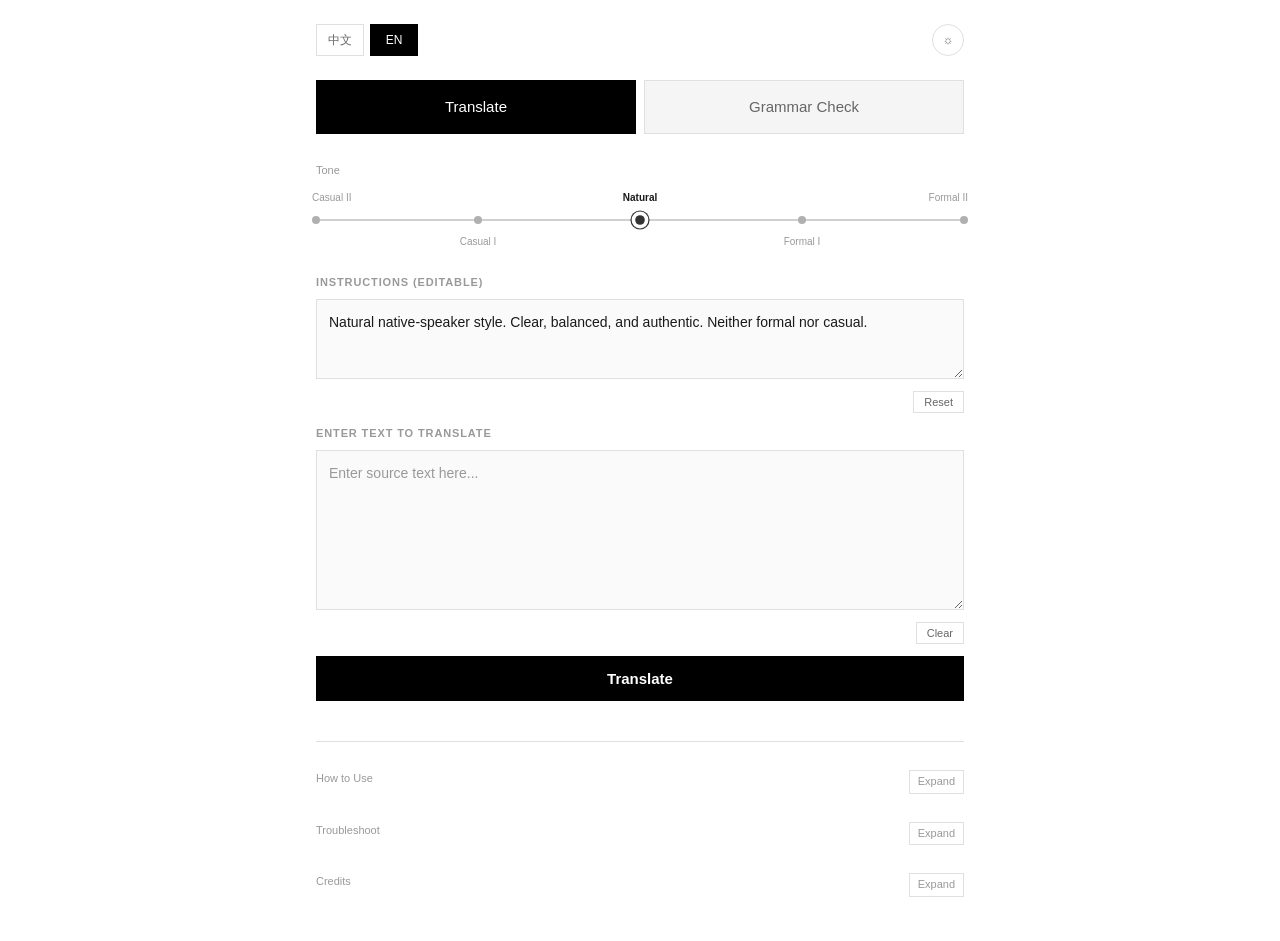
==== translator.html @ 769b888c "Add files via upload" ====
<!DOCTYPE html>
<html lang="en">
<head>
  <meta charset="UTF-8">
  <meta name="viewport" content="width=device-width, initial-scale=1.0">
  <title>Kimi Translator & Grammar Correction</title>
  <link rel="stylesheet" href="style.css">
</head>
<body>

  <div class="top-bar">
    <div class="lang-bar">
      <button id="btn-zh">中文</button>
      <button id="btn-en">EN</button>
    </div>
    <button class="theme-btn" id="btn-theme" title="Toggle dark mode">&#9788;</button>
  </div>

  <div class="mode-bar">
    <div id="tab-translate" class="mode-tab active">Translate</div>
    <div id="tab-grammar" class="mode-tab">Grammar Check</div>
  </div>

  <div id="sec-translate" class="section active">
    <div class="tone-wrap">
      <div class="sublabel">Tone</div>
      <div class="tone-slider">
        <div class="tone-track"></div>
        <div class="tone-dots">
          <div class="tone-item" data-tone="casual2">
            <div class="tone-dot"></div>
            <div class="tone-label">Casual II</div>
          </div>
          <div class="tone-item label-below" data-tone="casual1">
            <div class="tone-dot"></div>
            <div class="tone-label">Casual I</div>
          </div>
          <div class="tone-item active" data-tone="natural">
            <div class="tone-dot"></div>
            <div class="tone-label">Natural</div>
          </div>
          <div class="tone-item label-below" data-tone="formal1">
            <div class="tone-dot"></div>
            <div class="tone-label">Formal I</div>
          </div>
          <div class="tone-item" data-tone="formal2">
            <div class="tone-dot"></div>
            <div class="tone-label">Formal II</div>
          </div>
        </div>
      </div>
    </div>

    <div class="label">Instructions (Editable)</div>
    <textarea id="tone-prompt" class="box-small" placeholder=""></textarea>
    <div class="input-actions">
      <a class="x-vibe-btn" id="btn-x-vibe" href="javascript:void(0)"></a>
      <button class="btn-secondary" id="btn-reset">Reset</button>
    </div>

    <div class="label">Enter text to translate</div>
    <textarea id="translate-input" class="box-large" placeholder=""></textarea>
    <div class="input-actions">
      <button class="btn-secondary" id="btn-clear">Clear</button>
    </div>

    <button class="btn" id="btn-translate">Translate</button>
  </div>

  <div id="sec-grammar" class="section">
    <div class="label">Additional Focus (Optional)</div>
    <textarea id="grammar-prompt" class="box-small" placeholder=""></textarea>
    <div class="input-actions">
      <button class="btn-secondary" id="btn-grammar-reset">Reset</button>
    </div>

    <div class="label">Enter text to check</div>
    <textarea id="grammar-input" class="box-large" placeholder=""></textarea>
    <div class="input-actions">
      <button class="btn-secondary" id="btn-grammar-clear">Clear</button>
    </div>

    <button class="btn" id="btn-check">Check</button>
  </div>

  <div id="loading" class="loading">
    <div class="spinner-wrap" id="loading-spinner">
      <img src="thinking.svg" alt="Loading..." id="loading-img">
    </div>
    <div class="loading-text" id="loading-text"></div>
  </div>

  <div id="result-box" class="result-box">
    <div class="result-header">
      <span class="result-title">Result</span>
      <button class="copy-btn" id="btn-copy">Copy</button>
    </div>
    <div id="result-body" class="result-body"></div>
  </div>

  <div class="footer-section">
    <div class="accordion-item">
      <div class="accordion-header" id="usage-header">
        <span class="sublabel" id="footer-usage-label">How to Use</span>
        <span class="accordion-toggle">Expand</span>
      </div>
      <div class="accordion-content" id="footer-usage-text"></div>
    </div>
    <div class="accordion-item">
      <div class="accordion-header" id="troubleshoot-header">
        <span class="sublabel" id="footer-troubleshoot-label">Troubleshoot</span>
        <span class="accordion-toggle">Expand</span>
      </div>
      <div class="accordion-content" id="footer-troubleshoot-text"></div>
    </div>
    <div class="accordion-item">
      <div class="accordion-header" id="credits-header">
        <span class="sublabel" id="footer-credits-label">Credits</span>
        <span class="accordion-toggle">Expand</span>
      </div>
      <div class="accordion-content footer-text" id="footer-credits-text"></div>
    </div>
  </div>

<script src="i18n.js"></script>
<script>
(function() {
  var I18n = window.TranslatorI18n;
  var $ = I18n.$;

  $("btn-zh").addEventListener("click", function() { I18n.setLang("zh"); });
  $("btn-en").addEventListener("click", function() { I18n.setLang("en"); });
  $("tab-translate").addEventListener("click", function() { I18n.setMode("translate"); });
  $("tab-grammar").addEventListener("click", function() { I18n.setMode("grammar"); });
  $("btn-translate").addEventListener("click", I18n.sendTranslate);
  $("btn-check").addEventListener("click", I18n.sendGrammar);
  $("btn-copy").addEventListener("click", I18n.copyResult);
  $("btn-theme").addEventListener("click", I18n.toggleTheme);

  document.querySelectorAll(".tone-item").forEach(function(el) {
    el.addEventListener("click", function() { I18n.setTone(this.getAttribute("data-tone")); });
  });

  $("btn-x-vibe").addEventListener("click", function(e) {
    e.preventDefault();
    I18n.toggleXvibe();
  });

  $("btn-clear").addEventListener("click", function() { $("translate-input").value = ""; });
  $("btn-reset").addEventListener("click", function() {
    I18n.resetXvibe();
    var tone = I18n.currentTone();
    var defaults = I18n.defaultPrompts;
    $("tone-prompt").value = defaults[tone] || "";
  });
  $("btn-grammar-clear").addEventListener("click", function() { $("grammar-input").value = ""; });
  $("btn-grammar-reset").addEventListener("click", function() {
    $("grammar-prompt").value = I18n.defaultGrammarPrompt;
  });

  document.querySelectorAll('.accordion-header').forEach(function(header) {
    header.addEventListener('click', function(e) {
      var content = this.nextElementSibling;
      var toggle = this.querySelector('.accordion-toggle');
      if (!content || !toggle) return;
      var isOpen = content.classList.toggle('show');
      toggle.classList.toggle('open', isOpen);
      var t = I18n.i18n[I18n.currentLang()];
      toggle.textContent = isOpen ? t.collapse : t.expand;
    });
  });

  document.addEventListener('keydown', function(e) {
    if (e.ctrlKey && e.key === 'Enter') {
      if (I18n.currentMode() === 'translate') {
        I18n.sendTranslate();
      } else {
        I18n.sendGrammar();
      }
    }
  });

  if (window.matchMedia) {
    var mq = window.matchMedia('(prefers-color-scheme: dark)');
    mq.addEventListener('change', function(e) {
      var saved = localStorage.getItem("theme");
      if (!saved || saved === 'auto') {
        if (e.matches) {
          document.documentElement.setAttribute("data-theme", "dark");
          $("btn-theme").innerHTML = "&#9790;";
        } else {
          document.documentElement.removeAttribute("data-theme");
          $("btn-theme").innerHTML = "&#9788;";
        }
      }
    });
  }

  var slider = document.querySelector(".tone-slider");
  var track = document.querySelector(".tone-track");
  var isDragging = false;

  function updateToneFromX(clientX) {
    var rect = track.getBoundingClientRect();
    var x = clientX - rect.left;
    var width = rect.width;
    var ratio = Math.max(0, Math.min(1, x / width));
    var index = Math.round(ratio * 4);
    var tones = ["casual2", "casual1", "natural", "formal1", "formal2"];
    I18n.setTone(tones[index]);
  }

  slider.addEventListener("pointerdown", function(e) {
    isDragging = true;
    slider.setPointerCapture(e.pointerId);
    slider.style.cursor = "grabbing";
    updateToneFromX(e.clientX);
  });

  slider.addEventListener("pointermove", function(e) {
    if (!isDragging) return;
    e.preventDefault();
    updateToneFromX(e.clientX);
  });

  slider.addEventListener("pointerup", function(e) {
    isDragging = false;
    slider.style.cursor = "";
  });

  slider.addEventListener("pointercancel", function(e) {
    isDragging = false;
    slider.style.cursor = "";
  });
})();
</script>

</body>
</html>
---- style.css ----
:root {
  --bg: #ffffff;
  --bg-card: #f5f5f5;
  --bg-input: #fafafa;
  --border: #e0e0e0;
  --text: #1a1a1a;
  --text-secondary: #666666;
  --text-muted: #999999;
  --accent: #000000;
  --accent-text: #ffffff;
  --tone-track: #d0d0d0;
  --tone-dot: #b0b0b0;
  --tone-dot-active: #333333;
  --tone-label: #999999;
  --tone-label-active: #1a1a1a;
  --result-border: #e0e0e0;
  --copy-border: #cccccc;
  --success: #22c55e;
}
[data-theme="dark"] {
  --bg: #0a0a0a;
  --bg-card: #141414;
  --bg-input: #0f0f0f;
  --border: #2a2a2a;
  --text: #e5e5e5;
  --text-secondary: #a0a0a0;
  --text-muted: #525252;
  --accent: #ffffff;
  --accent-text: #000000;
  --tone-track: #3a3a3a;
  --tone-dot: #555555;
  --tone-dot-active: #e5e5e5;
  --tone-label: #525252;
  --tone-label-active: #e5e5e5;
  --result-border: #2a2a2a;
  --copy-border: #333333;
  --success: #4ade80;
}
* { margin: 0; padding: 0; box-sizing: border-box; }
body {
  font-family: -apple-system, BlinkMacSystemFont, "Segoe UI", Roboto, "Helvetica Neue", Arial, sans-serif;
  background: var(--bg);
  color: var(--text);
  line-height: 1.6;
  padding: 24px 16px;
  max-width: 680px;
  margin: 0 auto;
  transition: background 0.2s, color 0.2s;
}
.top-bar {
  display: flex;
  justify-content: space-between;
  align-items: center;
  margin-bottom: 24px;
}
.lang-bar {
  display: flex;
  gap: 6px;
}
.lang-bar button {
  background: transparent;
  border: 1px solid var(--border);
  color: var(--text-secondary);
  font-size: 12px;
  cursor: pointer;
  transition: all 0.15s;
  min-width: 48px;
  height: 32px;
  display: inline-flex;
  align-items: center;
  justify-content: center;
}
.lang-bar button.active {
  background: var(--accent);
  color: var(--accent-text);
  border-color: var(--accent);
}
.theme-btn {
  background: transparent;
  border: 1px solid var(--border);
  color: var(--text-secondary);
  font-size: 12px;
  cursor: pointer;
  transition: all 0.15s;
  width: 32px;
  height: 32px;
  padding: 0;
  display: flex;
  align-items: center;
  justify-content: center;
  border-radius: 50%;
}
.mode-bar {
  display: flex;
  gap: 8px;
  margin-bottom: 28px;
}
.mode-tab {
  flex: 1;
  text-align: center;
  padding: 14px;
  background: var(--bg-card);
  border: 1px solid var(--border);
  color: var(--text-secondary);
  cursor: pointer;
  font-size: 15px;
  font-weight: 500;
  transition: all 0.15s;
}
.mode-tab.active {
  background: var(--accent);
  color: var(--accent-text);
  border-color: var(--accent);
}
.section { display: none; }
.section.active { display: block; }
.label {
  font-size: 11px;
  color: var(--text-muted);
  text-transform: uppercase;
  letter-spacing: 0.08em;
  margin-bottom: 8px;
  font-weight: 600;
}
.sublabel {
  font-size: 11px;
  color: var(--text-muted);
  margin-bottom: 6px;
}

/* Tone Slider — 精确分布，中心对齐 */
.tone-wrap { margin-bottom: 24px; }
.tone-slider {
  position: relative;
  height: 60px;
  margin: 10px 0;
  user-select: none;
  touch-action: none;
  cursor: pointer;
}
.tone-track {
  position: absolute;
  top: 50%;
  left: 0;
  right: 0;
  height: 2px;
  transform: translateY(-50%);
  background: var(--tone-track);
}
.tone-dots {
  position: absolute;
  top: 0;
  left: 0;
  right: 0;
  bottom: 0;
  pointer-events: none;
}
.tone-item {
  position: absolute;
  top: 50%;
  transform: translate(-50%, -50%);
  cursor: pointer;
  pointer-events: auto;
  display: flex;
  flex-direction: column;
  align-items: center;
}
.tone-item[data-tone="casual2"] { left: 0%; }
.tone-item[data-tone="casual1"] { left: 25%; }
.tone-item[data-tone="natural"]  { left: 50%; }
.tone-item[data-tone="formal1"] { left: 75%; }
.tone-item[data-tone="formal2"] { left: 100%; }

.tone-dot {
  width: 8px;
  height: 8px;
  border-radius: 50%;
  background: var(--tone-dot);
  position: relative;
  z-index: 1;
  flex-shrink: 0;
  transition: all 0.2s ease;
}
.tone-item.active .tone-dot {
  background: var(--tone-dot-active);
  transform: scale(1.2);
  box-shadow: 0 0 0 3px var(--bg), 0 0 0 4px var(--tone-dot-active);
}
.tone-label {
  position: absolute;
  font-size: 10px;
  color: var(--tone-label);
  white-space: nowrap;
  transition: color 0.2s ease;
  font-weight: 500;
  left: 50%;
  transform: translateX(-50%);
}
/* 上方标签 */
.tone-item:not(.label-below) .tone-label {
  bottom: calc(100% + 10px);
}
/* 下方标签 */
.tone-item.label-below .tone-label {
  top: calc(100% + 10px);
}
/* 首尾标签防止溢出 */
.tone-item:first-child .tone-label,
.tone-item:last-child .tone-label {
  transform: none;
}
.tone-item:first-child .tone-label {
  left: 0;
}
.tone-item:last-child .tone-label {
  left: auto;
  right: 0;
}
.tone-item.active .tone-label {
  color: var(--tone-label-active);
  font-weight: 600;
}

textarea {
  width: 100%;
  background: var(--bg-input);
  border: 1px solid var(--border);
  color: var(--text);
  padding: 12px;
  font-size: 14px;
  font-family: inherit;
  resize: vertical;
  outline: none;
  line-height: 1.5;
  transition: border-color 0.15s;
}
textarea:focus { border-color: var(--text-muted); }
textarea::placeholder { color: var(--text-muted); }
.box-small { min-height: 80px; margin-bottom: 4px; }
.box-large { min-height: 160px; margin-bottom: 4px; }
.btn {
  width: 100%;
  padding: 14px;
  background: var(--accent);
  color: var(--accent-text);
  border: none;
  font-size: 15px;
  font-weight: 600;
  cursor: pointer;
  transition: opacity 0.15s;
}
.btn:hover { opacity: 0.85; }
.btn:active { transform: scale(0.998); }
.btn-secondary {
  background: transparent;
  color: var(--text-secondary);
  border: 1px solid var(--border);
  padding: 4px 10px;
  font-size: 11px;
  cursor: pointer;
  transition: all 0.15s;
}
.btn-secondary:hover {
  border-color: var(--text-muted);
  color: var(--text);
}
.input-actions {
  display: flex;
  justify-content: flex-end;
  align-items: center;
  gap: 12px;
  margin-bottom: 12px;
}

/* X vibe button */
.x-vibe-btn {
  font-size: 12px;
  color: var(--text-muted);
  text-decoration: underline;
  text-underline-offset: 3px;
  cursor: pointer;
  user-select: none;
  transition: all 0.15s;
  line-height: 1;
}
.x-vibe-btn:hover {
  color: var(--text-secondary);
}
.x-vibe-btn.active {
  color: var(--text);
  text-decoration: none;
  font-weight: 600;
}
.x-vibe-btn.active:hover {
  opacity: 0.8;
}

.loading {
  display: none;
  text-align: center;
  padding: 32px 16px;
}
.loading.show { display: block; }
.spinner-wrap {
  display: none;
  justify-content: center;
  align-items: center;
  padding: 16px;
}
.spinner-wrap.show { display: flex; }
.spinner-wrap img {
  width: 100px;
  height: auto;
}
[data-theme="dark"] .spinner-wrap img {
  filter: invert(1);
}
.loading-text {
  display: none;
}
.result-box {
  display: none;
  margin-top: 24px;
  background: var(--bg-card);
  border: 1px solid var(--result-border);
  padding: 16px;
}
.result-box.show { display: block; }
.result-header {
  display: flex;
  justify-content: space-between;
  align-items: center;
  margin-bottom: 12px;
  padding-bottom: 10px;
  border-bottom: 1px solid var(--result-border);
}
.result-title {
  font-size: 11px;
  color: var(--text-secondary);
  text-transform: uppercase;
  letter-spacing: 0.08em;
  font-weight: 600;
}
.copy-btn {
  background: transparent;
  border: 1px solid var(--copy-border);
  color: var(--text-secondary);
  padding: 4px 10px;
  font-size: 12px;
  cursor: pointer;
  transition: all 0.15s;
}
.copy-btn:hover { border-color: var(--text-muted); color: var(--text); }
.result-body {
  white-space: pre-wrap;
  font-size: 14px;
  line-height: 1.7;
  color: var(--text);
}
.result-body strong { color: var(--text); font-weight: 700; }
.result-body ul { margin: 8px 0; padding-left: 20px; }
.result-body li { margin: 4px 0; }
.grammar-section {
  margin-bottom: 16px;
  padding-bottom: 16px;
  border-bottom: 1px solid var(--result-border);
}
.grammar-section:last-child {
  margin-bottom: 0;
  padding-bottom: 0;
  border-bottom: none;
}
.grammar-section-title {
  font-size: 11px;
  color: var(--text-muted);
  text-transform: uppercase;
  letter-spacing: 0.08em;
  font-weight: 600;
  margin-bottom: 6px;
}
.grammar-corrected {
  font-size: 14px;
  line-height: 1.7;
  color: var(--text);
  padding: 8px 0;
}
.grammar-issues {
  font-size: 14px;
  line-height: 1.7;
  color: var(--text-secondary);
}
.no-issues {
  color: var(--success);
  font-weight: 600;
}
.footer-section {
  margin-top: 40px;
  padding-top: 20px;
  border-top: 1px solid var(--border);
}
.accordion-item { margin-bottom: 12px; }
.accordion-header {
  display: flex;
  justify-content: space-between;
  align-items: center;
  cursor: pointer;
  padding: 8px 0;
}
.accordion-header:hover .sublabel { color: var(--text); }
.accordion-toggle {
  font-size: 11px;
  color: var(--text-muted);
  background: none;
  border: 1px solid var(--border);
  padding: 2px 8px;
  cursor: pointer;
  transition: all 0.15s;
  user-select: none;
  display: inline-block;
  pointer-events: none;
}
.accordion-toggle:hover {
  border-color: var(--text-muted);
  color: var(--text);
}
.accordion-content {
  display: none;
  font-size: 13px;
  color: var(--text-secondary);
  line-height: 1.6;
  padding-bottom: 8px;
}
.accordion-content.show { display: block; }
.footer-text a {
  color: var(--text-secondary);
  text-decoration: underline;
}
.footer-text a:hover { color: var(--text); }
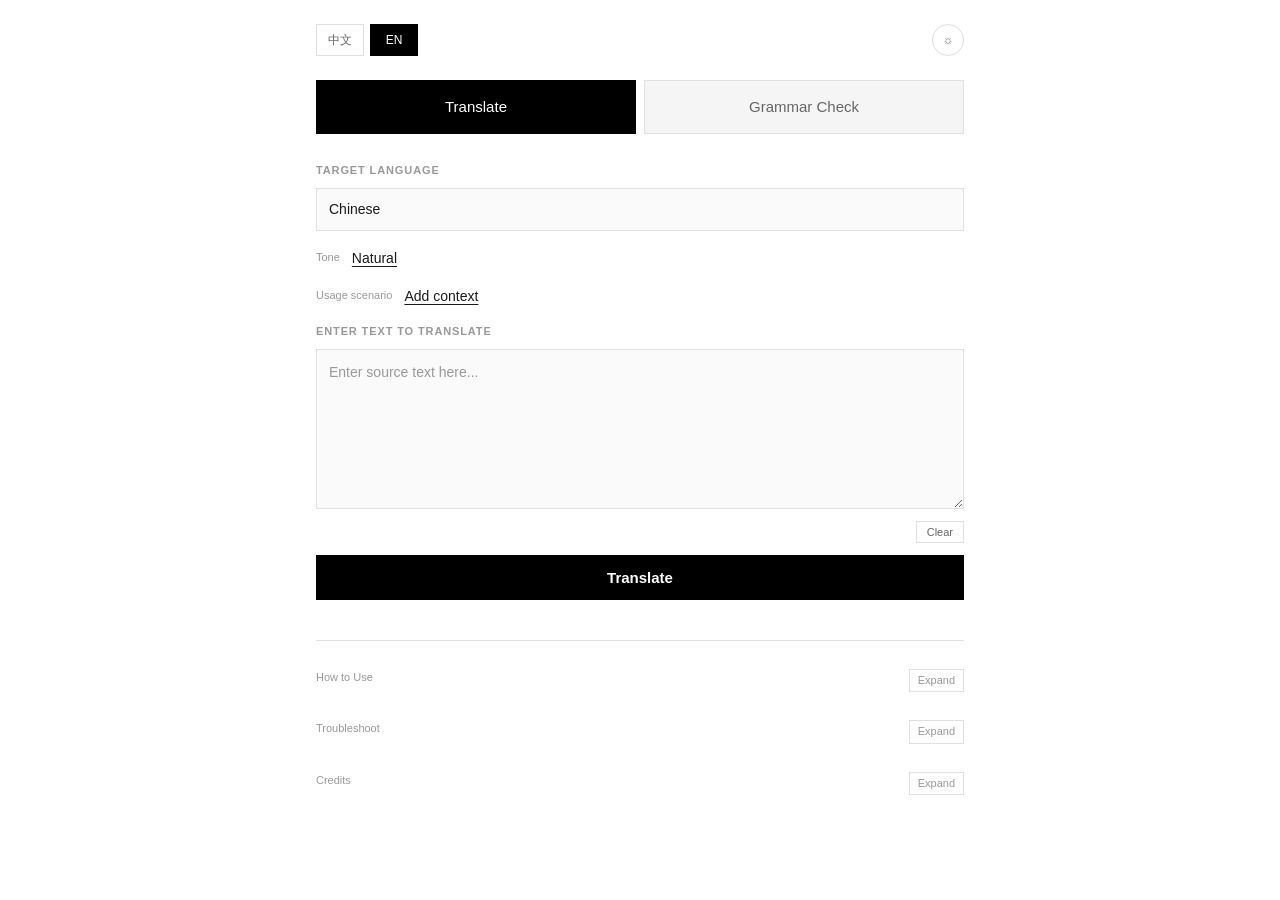
==== commit 3041e8b1: "Add files via upload" ====
--- a/translator.html
+++ b/translator.html
@@ -22,43 +22,74 @@
   </div>
 
   <div id="sec-translate" class="section active">
-    <div class="tone-wrap">
-      <div class="sublabel">Tone</div>
-      <div class="tone-slider">
-        <div class="tone-track"></div>
-        <div class="tone-dots">
-          <div class="tone-item" data-tone="casual2">
-            <div class="tone-dot"></div>
-            <div class="tone-label">Casual II</div>
-          </div>
-          <div class="tone-item label-below" data-tone="casual1">
-            <div class="tone-dot"></div>
-            <div class="tone-label">Casual I</div>
-          </div>
-          <div class="tone-item active" data-tone="natural">
-            <div class="tone-dot"></div>
-            <div class="tone-label">Natural</div>
-          </div>
-          <div class="tone-item label-below" data-tone="formal1">
-            <div class="tone-dot"></div>
-            <div class="tone-label">Formal I</div>
-          </div>
-          <div class="tone-item" data-tone="formal2">
-            <div class="tone-dot"></div>
-            <div class="tone-label">Formal II</div>
+    <!-- Target Language -->
+    <div class="label" id="label-target-lang">Target language</div>
+    <input list="lang-options" id="target-lang" class="input-text" placeholder="e.g. English, Japanese, French">
+    <datalist id="lang-options">
+      <option value="Chinese">
+      <option value="English">
+      <option value="Japanese">
+      <option value="French">
+      <option value="German">
+      <option value="Spanish">
+      <option value="Korean">
+    </datalist>
+
+    <!-- Tone (collapsed by default) -->
+    <div class="tone-collapsed" id="tone-collapsed">
+      <span class="sublabel" id="label-tone">Tone</span>
+      <a class="tone-toggle-link" id="tone-toggle-link" href="javascript:void(0)">Natural</a>
+    </div>
+    <div class="tone-expanded" id="tone-expanded" style="display: none;">
+      <div class="tone-wrap">
+        <div class="tone-slider">
+          <div class="tone-track"></div>
+          <div class="tone-dots">
+            <div class="tone-item" data-tone="casual2">
+              <div class="tone-dot"></div>
+              <div class="tone-label">Casual II</div>
+            </div>
+            <div class="tone-item label-below" data-tone="casual1">
+              <div class="tone-dot"></div>
+              <div class="tone-label">Casual I</div>
+            </div>
+            <div class="tone-item active" data-tone="natural">
+              <div class="tone-dot"></div>
+              <div class="tone-label">Natural</div>
+            </div>
+            <div class="tone-item label-below" data-tone="formal1">
+              <div class="tone-dot"></div>
+              <div class="tone-label">Formal I</div>
+            </div>
+            <div class="tone-item" data-tone="formal2">
+              <div class="tone-dot"></div>
+              <div class="tone-label">Formal II</div>
+            </div>
           </div>
         </div>
       </div>
-    </div>
-
-    <div class="label">Instructions (Editable)</div>
-    <textarea id="tone-prompt" class="box-small" placeholder=""></textarea>
-    <div class="input-actions">
-      <a class="x-vibe-btn" id="btn-x-vibe" href="javascript:void(0)"></a>
-      <button class="btn-secondary" id="btn-reset">Reset</button>
-    </div>
-
-    <div class="label">Enter text to translate</div>
+      <div class="label" id="label-tone-instructions">Instructions (Editable)</div>
+      <textarea id="tone-prompt" class="box-small" placeholder=""></textarea>
+      <div class="input-actions">
+        <a class="x-vibe-btn" id="btn-x-vibe" href="javascript:void(0)"></a>
+        <button class="btn-secondary" id="btn-reset">Reset</button>
+      </div>
+      <a class="tone-collapse-link" id="tone-collapse-link" href="javascript:void(0)">Collapse</a>
+    </div>
+
+    <!-- Context / Usage Scenario (collapsed by default) -->
+    <div class="context-collapsed" id="context-collapsed">
+      <span class="sublabel" id="label-context-prefix">Usage scenario</span>
+      <a class="context-toggle-link" id="context-toggle-link" href="javascript:void(0)">Add context</a>
+    </div>
+    <div class="context-expanded" id="context-expanded" style="display: none;">
+      <div class="label" id="label-context">Usage scenario</div>
+      <textarea id="context-input" class="box-small" placeholder=""></textarea>
+      <a class="context-collapse-link" id="context-collapse-link" href="javascript:void(0)">Collapse</a>
+    </div>
+
+    <!-- Source Text -->
+    <div class="label" id="label-source">Enter text to translate</div>
     <textarea id="translate-input" class="box-large" placeholder=""></textarea>
     <div class="input-actions">
       <button class="btn-secondary" id="btn-clear">Clear</button>
@@ -68,13 +99,13 @@
   </div>
 
   <div id="sec-grammar" class="section">
-    <div class="label">Additional Focus (Optional)</div>
+    <div class="label" id="label-grammar-prompt">Additional Focus (Optional)</div>
     <textarea id="grammar-prompt" class="box-small" placeholder=""></textarea>
     <div class="input-actions">
       <button class="btn-secondary" id="btn-grammar-reset">Reset</button>
     </div>
 
-    <div class="label">Enter text to check</div>
+    <div class="label" id="label-grammar-text">Enter text to check</div>
     <textarea id="grammar-input" class="box-large" placeholder=""></textarea>
     <div class="input-actions">
       <button class="btn-secondary" id="btn-grammar-clear">Clear</button>
@@ -120,6 +151,7 @@
       </div>
       <div class="accordion-content footer-text" id="footer-credits-text"></div>
     </div>
+    <div id="grok-credit" style="display: none; margin-top: 8px; padding: 0 8px; font-size: 13px; color: var(--text-secondary);"></div>
   </div>
 
 <script src="i18n.js"></script>
@@ -137,8 +169,66 @@
   $("btn-copy").addEventListener("click", I18n.copyResult);
   $("btn-theme").addEventListener("click", I18n.toggleTheme);
 
+  // Tone expand/collapse
+  $("tone-toggle-link").addEventListener("click", function(e) {
+    e.preventDefault();
+    I18n.toggleToneExpand();
+  });
+  $("tone-collapse-link").addEventListener("click", function(e) {
+    e.preventDefault();
+    I18n.toggleToneExpand();
+  });
+
+  // Context expand/collapse
+  $("context-toggle-link").addEventListener("click", function(e) {
+    e.preventDefault();
+    I18n.toggleContextExpand();
+  });
+  $("context-collapse-link").addEventListener("click", function(e) {
+    e.preventDefault();
+    I18n.toggleContextExpand();
+  });
+
+  // Tone slider
   document.querySelectorAll(".tone-item").forEach(function(el) {
     el.addEventListener("click", function() { I18n.setTone(this.getAttribute("data-tone")); });
+  });
+
+  var slider = document.querySelector(".tone-slider");
+  var track = document.querySelector(".tone-track");
+  var isDragging = false;
+
+  function updateToneFromX(clientX) {
+    var rect = track.getBoundingClientRect();
+    var x = clientX - rect.left;
+    var width = rect.width;
+    var ratio = Math.max(0, Math.min(1, x / width));
+    var index = Math.round(ratio * 4);
+    var tones = ["casual2", "casual1", "natural", "formal1", "formal2"];
+    I18n.setTone(tones[index]);
+  }
+
+  slider.addEventListener("pointerdown", function(e) {
+    isDragging = true;
+    slider.setPointerCapture(e.pointerId);
+    slider.style.cursor = "grabbing";
+    updateToneFromX(e.clientX);
+  });
+
+  slider.addEventListener("pointermove", function(e) {
+    if (!isDragging) return;
+    e.preventDefault();
+    updateToneFromX(e.clientX);
+  });
+
+  slider.addEventListener("pointerup", function(e) {
+    isDragging = false;
+    slider.style.cursor = "";
+  });
+
+  slider.addEventListener("pointercancel", function(e) {
+    isDragging = false;
+    slider.style.cursor = "";
   });
 
   $("btn-x-vibe").addEventListener("click", function(e) {
@@ -195,45 +285,9 @@
       }
     });
   }
-
-  var slider = document.querySelector(".tone-slider");
-  var track = document.querySelector(".tone-track");
-  var isDragging = false;
-
-  function updateToneFromX(clientX) {
-    var rect = track.getBoundingClientRect();
-    var x = clientX - rect.left;
-    var width = rect.width;
-    var ratio = Math.max(0, Math.min(1, x / width));
-    var index = Math.round(ratio * 4);
-    var tones = ["casual2", "casual1", "natural", "formal1", "formal2"];
-    I18n.setTone(tones[index]);
-  }
-
-  slider.addEventListener("pointerdown", function(e) {
-    isDragging = true;
-    slider.setPointerCapture(e.pointerId);
-    slider.style.cursor = "grabbing";
-    updateToneFromX(e.clientX);
-  });
-
-  slider.addEventListener("pointermove", function(e) {
-    if (!isDragging) return;
-    e.preventDefault();
-    updateToneFromX(e.clientX);
-  });
-
-  slider.addEventListener("pointerup", function(e) {
-    isDragging = false;
-    slider.style.cursor = "";
-  });
-
-  slider.addEventListener("pointercancel", function(e) {
-    isDragging = false;
-    slider.style.cursor = "";
-  });
 })();
 </script>
 
 </body>
 </html>
+
--- a/style.css
+++ b/style.css
@@ -435,4 +435,105 @@
   color: var(--text-secondary);
   text-decoration: underline;
 }
-.footer-text a:hover { color: var(--text); }+.footer-text a:hover { color: var(--text); }
+
+/* Target language input */
+.input-text {
+  width: 100%;
+  background: var(--bg-input);
+  border: 1px solid var(--border);
+  color: var(--text);
+  padding: 10px 12px;
+  font-size: 14px;
+  font-family: inherit;
+  outline: none;
+  line-height: 1.5;
+  transition: border-color 0.15s;
+  margin-bottom: 16px;
+}
+.input-text:focus { border-color: var(--text-muted); }
+.input-text::placeholder { color: var(--text-muted); }
+
+/* Tone collapsed state */
+.tone-collapsed {
+  display: flex;
+  align-items: center;
+  gap: 12px;
+  margin-bottom: 16px;
+}
+.tone-collapsed .sublabel {
+  margin-bottom: 0;
+}
+.tone-toggle-link {
+  font-size: 14px;
+  color: var(--text);
+  text-decoration: underline;
+  text-underline-offset: 3px;
+  cursor: pointer;
+  user-select: none;
+}
+.tone-toggle-link:hover {
+  opacity: 0.7;
+}
+
+/* Tone expanded state */
+.tone-expanded {
+  margin-bottom: 16px;
+}
+.tone-collapse-link {
+  display: block;
+  font-size: 12px;
+  color: var(--text-muted);
+  text-decoration: underline;
+  text-underline-offset: 2px;
+  cursor: pointer;
+  user-select: none;
+  margin-top: 8px;
+  text-align: right;
+}
+.tone-collapse-link:hover {
+  color: var(--text-secondary);
+}
+
+/* Context collapsed state - matches tone-collapsed */
+.context-collapsed {
+  display: flex;
+  align-items: center;
+  gap: 12px;
+  margin-bottom: 16px;
+}
+.context-collapsed .sublabel {
+  margin-bottom: 0;
+  color: var(--text-muted);  /* gray */
+}
+.context-toggle-link {
+  font-size: 14px;
+  color: var(--text);           /* black */
+  text-decoration: underline;
+  text-underline-offset: 3px;
+  cursor: pointer;
+  user-select: none;
+}
+.context-toggle-link:hover {
+  opacity: 0.7;
+}
+
+/* Context expanded state */
+.context-expanded {
+  margin-bottom: 16px;
+}
+.context-collapse-link {
+  display: block;
+  font-size: 12px;
+  color: var(--text-muted);
+  text-decoration: underline;
+  text-underline-offset: 2px;
+  cursor: pointer;
+  user-select: none;
+  margin-top: 8px;
+  text-align: right;
+}
+.context-collapse-link:hover {
+  color: var(--text-secondary);
+}
+
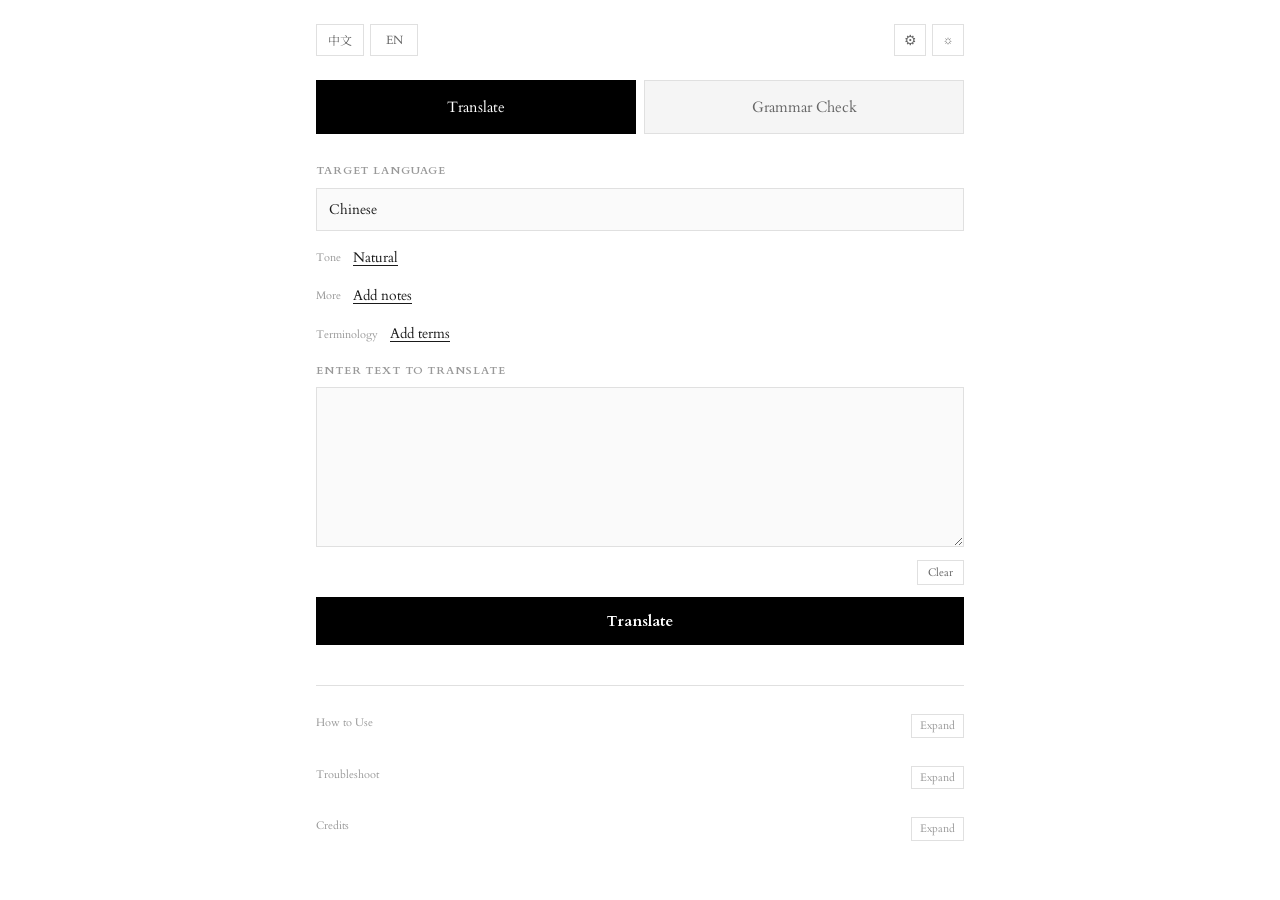
==== commit 55f488e3: "Add files via upload" ====
--- a/translator.html
+++ b/translator.html
@@ -3,22 +3,64 @@
 <head>
   <meta charset="UTF-8">
   <meta name="viewport" content="width=device-width, initial-scale=1.0">
-  <title>Kimi Translator & Grammar Correction</title>
+  <title>Kimi Translator & Expression Guide</title>
   <link rel="stylesheet" href="style.css">
+  <link href="https://fonts.googleapis.com/css2?family=Cardo:ital,wght@0,400;0,700;1,400&family=Source+Serif+4:ital,opsz,wght@0,8..60,400;0,8..60,700;1,8..60,400&family=Noto+Serif+HK:wght@400;700&family=Noto+Serif+SC:wght@400;700&display=swap" rel="stylesheet">
+  <link rel="manifest" href="manifest.json">
+  <link rel="icon" type="image/png" href="../Totsbi192.png">
 </head>
 <body>
+
+  <!-- Modal (Alert only) -->
+  <div id="modal-overlay" class="modal">
+    <div class="modal-box">
+      <p id="modal-message">Message</p>
+      <div class="modal-btns">
+        <button id="modal-ok">OK</button>
+      </div>
+    </div>
+  </div>
 
   <div class="top-bar">
     <div class="lang-bar">
       <button id="btn-zh">中文</button>
       <button id="btn-en">EN</button>
     </div>
-    <button class="theme-btn" id="btn-theme" title="Toggle dark mode">&#9788;</button>
+    <div class="top-right">
+      <button class="settings-btn" id="btn-settings" title="Settings">&#9881;</button>
+      <button class="theme-btn" id="btn-theme" title="Toggle dark mode">&#9788;</button>
+    </div>
+  </div>
+
+  <!-- Settings Panel -->
+  <div id="settings-panel" class="settings-panel" style="display: none;">
+    <div class="settings-header">
+      <span class="settings-title" id="settings-title">Settings</span>
+      <button class="settings-close" id="settings-close">&times;</button>
+    </div>
+    <div class="settings-row">
+      <span class="sublabel" id="label-api-key">Moonshot API Key</span>
+      <div class="key-input-wrap">
+        <input type="password" id="api-key-input" class="input-text" placeholder="sk-..."
+               inputmode="text" autocomplete="off" autocorrect="off" autocapitalize="off" spellcheck="false">
+        <button class="btn-secondary" id="btn-toggle-key">Show</button>
+      </div>
+    </div>
+    <div class="settings-row">
+      <span class="sublabel" id="label-model">Model</span>
+      <input type="text" id="model-input" class="input-text" placeholder="e.g. kimi-k2.6"
+             inputmode="text" autocomplete="off" autocorrect="off" autocapitalize="off" spellcheck="false">
+    </div>
+    <p class="settings-hint" id="settings-hint">Stored only in your browser. Sent securely via HTTPS.</p>
+    <div class="settings-actions">
+      <button class="btn" id="btn-save-key">Save</button>
+      <button class="btn-secondary" id="btn-clear-key">Clear</button>
+    </div>
   </div>
 
   <div class="mode-bar">
     <div id="tab-translate" class="mode-tab active">Translate</div>
-    <div id="tab-grammar" class="mode-tab">Grammar Check</div>
+    <div id="tab-grammar" class="mode-tab">Expression Guide</div>
   </div>
 
   <div id="sec-translate" class="section active">
@@ -77,15 +119,36 @@
       <a class="tone-collapse-link" id="tone-collapse-link" href="javascript:void(0)">Collapse</a>
     </div>
 
-    <!-- Context / Usage Scenario (collapsed by default) -->
-    <div class="context-collapsed" id="context-collapsed">
-      <span class="sublabel" id="label-context-prefix">Usage scenario</span>
-      <a class="context-toggle-link" id="context-toggle-link" href="javascript:void(0)">Add context</a>
-    </div>
-    <div class="context-expanded" id="context-expanded" style="display: none;">
-      <div class="label" id="label-context">Usage scenario</div>
-      <textarea id="context-input" class="box-small" placeholder=""></textarea>
-      <a class="context-collapse-link" id="context-collapse-link" href="javascript:void(0)">Collapse</a>
+    <!-- More / 补充 (collapsed by default) -->
+    <div class="more-collapsed" id="more-collapsed">
+      <span class="sublabel" id="label-more-prefix">More</span>
+      <a class="more-toggle-link" id="more-toggle-link" href="javascript:void(0)">Add notes</a>
+    </div>
+    <div class="more-expanded" id="more-expanded" style="display: none;">
+      <div class="label" id="label-more">More</div>
+      <textarea id="more-input" class="box-small" placeholder=""></textarea>
+      <div class="input-actions">
+        <button class="btn-secondary" id="btn-more-clear">Clear</button>
+      </div>
+      <a class="more-collapse-link" id="more-collapse-link" href="javascript:void(0)">Collapse</a>
+    </div>
+
+    <!-- Terminology (collapsed by default) -->
+    <div class="term-collapsed" id="term-collapsed">
+      <span class="sublabel" id="label-term-prefix">Terminology</span>
+      <a class="term-toggle-link" id="term-toggle-link" href="javascript:void(0)">Add terms</a>
+    </div>
+    <div class="term-expanded" id="term-expanded" style="display: none;">
+      <div class="label" id="label-term-table">Terminology</div>
+      <div class="term-input-row">
+        <input type="text" id="term-input" class="term-input" placeholder="">
+        <button class="btn-secondary" id="btn-add-term">Add</button>
+      </div>
+      <div class="term-list" id="term-list"></div>
+      <div class="term-actions">
+        <button class="btn-secondary" id="btn-clear-terms">Clear</button>
+      </div>
+      <a class="term-collapse-link" id="term-collapse-link" href="javascript:void(0)">Collapse</a>
     </div>
 
     <!-- Source Text -->
@@ -99,19 +162,20 @@
   </div>
 
   <div id="sec-grammar" class="section">
-    <div class="label" id="label-grammar-prompt">Additional Focus (Optional)</div>
+    <div class="label" id="label-grammar-prompt">Expression goal</div>
     <textarea id="grammar-prompt" class="box-small" placeholder=""></textarea>
-    <div class="input-actions">
+    <div class="grammar-actions">
+      <button class="btn-secondary btn-grammar-only" id="btn-grammar-only">Check grammar only</button>
       <button class="btn-secondary" id="btn-grammar-reset">Reset</button>
     </div>
 
-    <div class="label" id="label-grammar-text">Enter text to check</div>
+    <div class="label" id="label-grammar-text">Enter text to polish</div>
     <textarea id="grammar-input" class="box-large" placeholder=""></textarea>
     <div class="input-actions">
       <button class="btn-secondary" id="btn-grammar-clear">Clear</button>
     </div>
 
-    <button class="btn" id="btn-check">Check</button>
+    <button class="btn" id="btn-check">Guide</button>
   </div>
 
   <div id="loading" class="loading">
@@ -124,9 +188,25 @@
   <div id="result-box" class="result-box">
     <div class="result-header">
       <span class="result-title">Result</span>
-      <button class="copy-btn" id="btn-copy">Copy</button>
+      <div class="result-actions">
+        <button class="copy-btn" id="btn-retry">Retry</button>
+        <button class="copy-btn" id="btn-copy">Copy</button>
+      </div>
+    </div>
+    <div class="retry-feedback" id="retry-feedback" style="display: none;">
+      <textarea id="retry-input" class="retry-input" placeholder=""></textarea>
+      <div class="retry-actions">
+        <button class="btn" id="btn-retry-submit">Regenerate</button>
+        <button class="btn-secondary" id="btn-retry-plain">Retry</button>
+        <button class="btn-secondary" id="btn-retry-cancel">Cancel</button>
+      </div>
     </div>
     <div id="result-body" class="result-body"></div>
+    <div class="history-nav" id="history-nav">
+      <button class="history-btn" id="btn-history-prev">&lt;</button>
+      <span class="history-page" id="history-page">1/1</span>
+      <button class="history-btn" id="btn-history-next">&gt;</button>
+    </div>
   </div>
 
   <div class="footer-section">
@@ -167,7 +247,21 @@
   $("btn-translate").addEventListener("click", I18n.sendTranslate);
   $("btn-check").addEventListener("click", I18n.sendGrammar);
   $("btn-copy").addEventListener("click", I18n.copyResult);
+  $("btn-retry").addEventListener("click", I18n.retry);
   $("btn-theme").addEventListener("click", I18n.toggleTheme);
+  $("btn-retry-submit").addEventListener("click", I18n.submitRetry);
+  $("btn-retry-plain").addEventListener("click", I18n.plainRetry);
+  $("btn-retry-cancel").addEventListener("click", I18n.cancelRetry);
+
+  // Settings panel
+  $("btn-settings").addEventListener("click", function() { I18n.toggleSettings(); });
+  $("settings-close").addEventListener("click", function() { I18n.toggleSettings(); });
+  $("btn-save-key").addEventListener("click", I18n.saveApiKey);
+  $("btn-clear-key").addEventListener("click", I18n.clearApiKey);
+  $("btn-toggle-key").addEventListener("click", I18n.toggleKeyVisibility);
+
+  // Modal
+  $("modal-ok").addEventListener("click", I18n.hideModal);
 
   // Tone expand/collapse
   $("tone-toggle-link").addEventListener("click", function(e) {
@@ -179,15 +273,42 @@
     I18n.toggleToneExpand();
   });
 
-  // Context expand/collapse
-  $("context-toggle-link").addEventListener("click", function(e) {
-    e.preventDefault();
-    I18n.toggleContextExpand();
-  });
-  $("context-collapse-link").addEventListener("click", function(e) {
-    e.preventDefault();
-    I18n.toggleContextExpand();
-  });
+  // More expand/collapse
+  $("more-toggle-link").addEventListener("click", function(e) {
+    e.preventDefault();
+    I18n.toggleMoreExpand();
+  });
+  $("more-collapse-link").addEventListener("click", function(e) {
+    e.preventDefault();
+    I18n.toggleMoreExpand();
+  });
+  $("btn-more-clear").addEventListener("click", function() { $("more-input").value = ""; });
+
+  // Terminology expand/collapse
+  $("term-toggle-link").addEventListener("click", function(e) {
+    e.preventDefault();
+    I18n.toggleTermExpand();
+  });
+  $("term-collapse-link").addEventListener("click", function(e) {
+    e.preventDefault();
+    I18n.toggleTermExpand();
+  });
+
+  // Add term
+  $("btn-add-term").addEventListener("click", function() {
+    I18n.addTerm($("term-input").value);
+  });
+  $("term-input").addEventListener("keydown", function(e) {
+    if (e.key === 'Enter') {
+      e.preventDefault();
+      I18n.addTerm($("term-input").value);
+    }
+  });
+  $("btn-clear-terms").addEventListener("click", I18n.clearTerms);
+
+  // History nav
+  $("btn-history-prev").addEventListener("click", I18n.historyPrev);
+  $("btn-history-next").addEventListener("click", I18n.historyNext);
 
   // Tone slider
   document.querySelectorAll(".tone-item").forEach(function(el) {
@@ -245,7 +366,10 @@
   });
   $("btn-grammar-clear").addEventListener("click", function() { $("grammar-input").value = ""; });
   $("btn-grammar-reset").addEventListener("click", function() {
-    $("grammar-prompt").value = I18n.defaultGrammarPrompt;
+    $("grammar-prompt").value = "";
+  });
+  $("btn-grammar-only").addEventListener("click", function() {
+    $("grammar-prompt").value = I18n.grammarOnlyPrompt;
   });
 
   document.querySelectorAll('.accordion-header').forEach(function(header) {
@@ -290,4 +414,3 @@
 
 </body>
 </html>
-
--- a/style.css
+++ b/style.css
@@ -16,6 +16,7 @@
   --result-border: #e0e0e0;
   --copy-border: #cccccc;
   --success: #22c55e;
+  --error: #dc2626;
 }
 [data-theme="dark"] {
   --bg: #0a0a0a;
@@ -35,10 +36,13 @@
   --result-border: #2a2a2a;
   --copy-border: #333333;
   --success: #4ade80;
+  --error: #ef4444;
 }
 * { margin: 0; padding: 0; box-sizing: border-box; }
 body {
-  font-family: -apple-system, BlinkMacSystemFont, "Segoe UI", Roboto, "Helvetica Neue", Arial, sans-serif;
+  font-family: "Cardo", "Source Serif 4", 
+             "Noto Serif HK", "Noto Serif SC", 
+             Georgia, serif;
   background: var(--bg);
   color: var(--text);
   line-height: 1.6;
@@ -53,6 +57,11 @@
   align-items: center;
   margin-bottom: 24px;
 }
+.top-right {
+  display: flex;
+  gap: 6px;
+  align-items: center;
+}
 .lang-bar {
   display: flex;
   gap: 6px;
@@ -69,17 +78,18 @@
   display: inline-flex;
   align-items: center;
   justify-content: center;
+  font-family: inherit;
 }
 .lang-bar button.active {
   background: var(--accent);
   color: var(--accent-text);
   border-color: var(--accent);
 }
-.theme-btn {
+.settings-btn {
   background: transparent;
   border: 1px solid var(--border);
   color: var(--text-secondary);
-  font-size: 12px;
+  font-size: 14px;
   cursor: pointer;
   transition: all 0.15s;
   width: 32px;
@@ -88,7 +98,26 @@
   display: flex;
   align-items: center;
   justify-content: center;
-  border-radius: 50%;
+  font-family: inherit;
+}
+.settings-btn:hover {
+  border-color: var(--text-muted);
+  color: var(--text);
+}
+.theme-btn {
+  background: transparent;
+  border: 1px solid var(--border);
+  color: var(--text-secondary);
+  font-size: 12px;
+  cursor: pointer;
+  transition: all 0.15s;
+  width: 32px;
+  height: 32px;
+  padding: 0;
+  display: flex;
+  align-items: center;
+  justify-content: center;
+  font-family: inherit;
 }
 .mode-bar {
   display: flex;
@@ -106,6 +135,7 @@
   font-size: 15px;
   font-weight: 500;
   transition: all 0.15s;
+  font-family: inherit;
 }
 .mode-tab.active {
   background: var(--accent);
@@ -128,7 +158,128 @@
   margin-bottom: 6px;
 }
 
-/* Tone Slider — 精确分布，中心对齐 */
+/* ===== Settings Panel ===== */
+.settings-panel {
+  margin-bottom: 24px;
+  background: var(--bg-card);
+  border: 1px solid var(--border);
+  padding: 16px;
+}
+.settings-header {
+  display: flex;
+  justify-content: space-between;
+  align-items: center;
+  margin-bottom: 16px;
+  padding-bottom: 10px;
+  border-bottom: 1px solid var(--border);
+}
+.settings-title {
+  font-size: 14px;
+  font-weight: 600;
+  color: var(--text);
+}
+.settings-close {
+  background: none;
+  border: none;
+  font-size: 22px;
+  cursor: pointer;
+  color: var(--text-muted);
+  line-height: 1;
+  padding: 0 4px;
+  font-family: inherit;
+}
+.settings-close:hover {
+  color: var(--text);
+}
+.settings-row {
+  margin-bottom: 16px;
+}
+.settings-row .sublabel {
+  display: block;
+  margin-bottom: 8px;
+}
+.key-input-wrap {
+  display: flex;
+  gap: 8px;
+}
+.key-input-wrap .input-text {
+  flex: 1;
+  margin-bottom: 0;
+  min-height: 40px;
+  padding: 8px 10px;
+  font-size: 14px;
+}
+.settings-hint {
+  font-size: 12px;
+  color: var(--text-muted);
+  margin-top: 6px;
+  margin-bottom: 16px;
+}
+.settings-actions {
+  display: flex;
+  gap: 8px;
+}
+.settings-actions .btn {
+  width: auto;
+  padding: 8px 20px;
+  font-size: 13px;
+}
+.settings-actions .btn-secondary {
+  padding: 4px 14px;
+  font-size: 13px;
+}
+
+/* ===== Modal ===== */
+.modal {
+  display: none;
+  position: fixed;
+  top: 0;
+  left: 0;
+  right: 0;
+  bottom: 0;
+  background: rgba(0,0,0,0.5);
+  justify-content: center;
+  align-items: center;
+  z-index: 1000;
+}
+.modal.show {
+  display: flex;
+}
+.modal-box {
+  background: var(--bg);
+  padding: 24px;
+  min-width: 280px;
+  max-width: 420px;
+  text-align: center;
+  box-shadow: 0 4px 20px rgba(0,0,0,0.15);
+  border: 1px solid var(--border);
+}
+.modal-box p {
+  margin: 0 0 20px 0;
+  font-size: 15px;
+  color: var(--text);
+  line-height: 1.5;
+}
+.modal-btns {
+  display: flex;
+  justify-content: center;
+}
+.modal-btns button {
+  padding: 8px 28px;
+  border: 1px solid var(--border);
+  background: var(--accent);
+  color: var(--accent-text);
+  cursor: pointer;
+  font-size: 13px;
+  font-weight: 600;
+  transition: opacity 0.15s;
+  font-family: inherit;
+}
+.modal-btns button:hover {
+  opacity: 0.85;
+}
+
+/* Tone Slider */
 .tone-wrap { margin-bottom: 24px; }
 .tone-slider {
   position: relative;
@@ -196,15 +347,12 @@
   left: 50%;
   transform: translateX(-50%);
 }
-/* 上方标签 */
 .tone-item:not(.label-below) .tone-label {
   bottom: calc(100% + 10px);
 }
-/* 下方标签 */
 .tone-item.label-below .tone-label {
   top: calc(100% + 10px);
 }
-/* 首尾标签防止溢出 */
 .tone-item:first-child .tone-label,
 .tone-item:last-child .tone-label {
   transform: none;
@@ -248,6 +396,7 @@
   font-weight: 600;
   cursor: pointer;
   transition: opacity 0.15s;
+  font-family: inherit;
 }
 .btn:hover { opacity: 0.85; }
 .btn:active { transform: scale(0.998); }
@@ -259,6 +408,7 @@
   font-size: 11px;
   cursor: pointer;
   transition: all 0.15s;
+  font-family: inherit;
 }
 .btn-secondary:hover {
   border-color: var(--text-muted);
@@ -270,6 +420,20 @@
   align-items: center;
   gap: 12px;
   margin-bottom: 12px;
+}
+
+.grammar-actions {
+  display: flex;
+  justify-content: space-between;
+  align-items: center;
+  gap: 12px;
+  margin-bottom: 12px;
+}
+
+.btn-grammar-only {
+  padding: 4px 12px;
+  font-size: 11px;
+  white-space: nowrap;
 }
 
 /* X vibe button */
@@ -298,14 +462,14 @@
 .loading {
   display: none;
   text-align: center;
-  padding: 32px 16px;
+  padding: 16px;
 }
 .loading.show { display: block; }
 .spinner-wrap {
   display: none;
   justify-content: center;
   align-items: center;
-  padding: 16px;
+  padding: 8px;
 }
 .spinner-wrap.show { display: flex; }
 .spinner-wrap img {
@@ -341,6 +505,10 @@
   letter-spacing: 0.08em;
   font-weight: 600;
 }
+.result-actions {
+  display: flex;
+  gap: 8px;
+}
 .copy-btn {
   background: transparent;
   border: 1px solid var(--copy-border);
@@ -349,8 +517,43 @@
   font-size: 12px;
   cursor: pointer;
   transition: all 0.15s;
+  font-family: inherit;
 }
 .copy-btn:hover { border-color: var(--text-muted); color: var(--text); }
+.retry-feedback {
+  margin-bottom: 12px;
+  padding-bottom: 12px;
+  border-bottom: 1px solid var(--result-border);
+}
+.retry-input {
+  width: 100%;
+  min-height: 60px;
+  background: var(--bg-input);
+  border: 1px solid var(--border);
+  color: var(--text);
+  padding: 10px 12px;
+  font-size: 14px;
+  font-family: inherit;
+  resize: vertical;
+  outline: none;
+  line-height: 1.5;
+  transition: border-color 0.15s;
+  margin-bottom: 8px;
+}
+.retry-input:focus { border-color: var(--text-muted); }
+.retry-input::placeholder { color: var(--text-muted); }
+.retry-actions {
+  display: flex;
+  justify-content: flex-end;
+  align-items: center;
+  gap: 8px;
+}
+.retry-actions .btn {
+  width: auto;
+  padding: 8px 16px;
+  font-size: 13px;
+}
+
 .result-body {
   white-space: pre-wrap;
   font-size: 14px;
@@ -393,6 +596,45 @@
   color: var(--success);
   font-weight: 600;
 }
+
+/* History nav */
+.history-nav {
+  display: none;
+  align-items: center;
+  justify-content: center;
+  gap: 12px;
+  margin-top: 12px;
+  padding-top: 12px;
+  border-top: 1px solid var(--result-border);
+}
+.history-nav.show { display: flex; }
+.history-btn {
+  background: transparent;
+  border: 1px solid var(--border);
+  color: var(--text-secondary);
+  width: 28px;
+  height: 28px;
+  display: flex;
+  align-items: center;
+  justify-content: center;
+  cursor: pointer;
+  font-size: 14px;
+  padding: 0;
+  transition: all 0.15s;
+  font-family: inherit;
+}
+.history-btn:hover {
+  border-color: var(--text-muted);
+  color: var(--text);
+}
+.history-page {
+  font-size: 13px;
+  color: var(--text-secondary);
+  font-variant-numeric: tabular-nums;
+  min-width: 40px;
+  text-align: center;
+}
+
 .footer-section {
   margin-top: 40px;
   padding-top: 20px;
@@ -418,6 +660,7 @@
   user-select: none;
   display: inline-block;
   pointer-events: none;
+  font-family: inherit;
 }
 .accordion-toggle:hover {
   border-color: var(--text-muted);
@@ -495,34 +738,34 @@
   color: var(--text-secondary);
 }
 
-/* Context collapsed state - matches tone-collapsed */
-.context-collapsed {
+/* More collapsed state */
+.more-collapsed {
   display: flex;
   align-items: center;
   gap: 12px;
   margin-bottom: 16px;
 }
-.context-collapsed .sublabel {
+.more-collapsed .sublabel {
   margin-bottom: 0;
-  color: var(--text-muted);  /* gray */
-}
-.context-toggle-link {
-  font-size: 14px;
-  color: var(--text);           /* black */
+  color: var(--text-muted);
+}
+.more-toggle-link {
+  font-size: 14px;
+  color: var(--text);
   text-decoration: underline;
   text-underline-offset: 3px;
   cursor: pointer;
   user-select: none;
 }
-.context-toggle-link:hover {
+.more-toggle-link:hover {
   opacity: 0.7;
 }
 
-/* Context expanded state */
-.context-expanded {
-  margin-bottom: 16px;
-}
-.context-collapse-link {
+/* More expanded state */
+.more-expanded {
+  margin-bottom: 16px;
+}
+.more-collapse-link {
   display: block;
   font-size: 12px;
   color: var(--text-muted);
@@ -533,7 +776,178 @@
   margin-top: 8px;
   text-align: right;
 }
-.context-collapse-link:hover {
-  color: var(--text-secondary);
-}
-
+.more-collapse-link:hover {
+  color: var(--text-secondary);
+}
+
+/* Terminology collapsed */
+.term-collapsed {
+  display: flex;
+  align-items: center;
+  gap: 12px;
+  margin-bottom: 16px;
+}
+.term-collapsed .sublabel {
+  margin-bottom: 0;
+  color: var(--text-muted);
+}
+.term-toggle-link {
+  font-size: 14px;
+  color: var(--text);
+  text-decoration: underline;
+  text-underline-offset: 3px;
+  cursor: pointer;
+  user-select: none;
+}
+.term-toggle-link:hover {
+  opacity: 0.7;
+}
+
+/* Terminology expanded */
+.term-expanded {
+  margin-bottom: 16px;
+}
+.term-input-row {
+  display: flex;
+  gap: 8px;
+  margin-bottom: 12px;
+}
+.term-input {
+  flex: 1;
+  padding: 8px 10px;
+  border: 1px solid var(--border);
+  background: var(--bg-input);
+  color: var(--text);
+  font-size: 14px;
+  outline: none;
+  font-family: inherit;
+}
+.term-input:focus {
+  border-color: var(--text);
+}
+
+.term-list {
+  display: flex;
+  flex-direction: column;
+  gap: 8px;
+  margin-bottom: 12px;
+}
+.term-empty {
+  font-size: 13px;
+  color: var(--text-muted);
+  padding: 8px 0;
+}
+.term-item {
+  border: 1px solid var(--border);
+  padding: 10px 12px;
+  background: var(--bg-card);
+}
+.term-row {
+  display: flex;
+  align-items: center;
+  gap: 12px;
+  flex-wrap: wrap;
+}
+.term-text {
+  font-weight: 600;
+  font-size: 14px;
+  color: var(--text);
+  min-width: 80px;
+}
+.term-modes {
+  display: flex;
+  gap: 0;
+  flex: 1;
+}
+.term-mode {
+  display: flex;
+  align-items: center;
+  gap: 4px;
+  padding: 3px 8px;
+  border: 1px solid var(--border);
+  cursor: pointer;
+  font-size: 11px;
+  color: var(--text-secondary);
+  background: var(--bg);
+  user-select: none;
+  font-family: inherit;
+}
+.term-mode:first-child {
+  border-right: none;
+}
+.term-mode.active {
+  background: var(--text);
+  color: var(--bg);
+  border-color: var(--text);
+}
+.term-mode input[type="radio"] {
+  display: none;
+}
+.term-delete {
+  margin-left: auto;
+  background: none;
+  border: 1px solid var(--border);
+  color: var(--text-secondary);
+  width: 28px;
+  height: 28px;
+  display: flex;
+  align-items: center;
+  justify-content: center;
+  cursor: pointer;
+  font-size: 16px;
+  line-height: 1;
+  padding: 0;
+  font-family: inherit;
+}
+.term-delete:hover {
+  border-color: var(--text);
+  color: var(--text);
+}
+.term-translation {
+  width: 100%;
+  margin-top: 8px;
+  padding: 6px 8px;
+  border: 1px solid var(--border);
+  background: var(--bg-input);
+  color: var(--text);
+  font-size: 13px;
+  outline: none;
+  font-family: inherit;
+}
+.term-translation:focus {
+  border-color: var(--text);
+}
+.term-actions {
+  display: flex;
+  gap: 8px;
+}
+.term-collapse-link {
+  display: block;
+  font-size: 12px;
+  color: var(--text-muted);
+  text-decoration: underline;
+  text-underline-offset: 2px;
+  cursor: pointer;
+  user-select: none;
+  margin-top: 8px;
+  text-align: right;
+}
+.term-collapse-link:hover {
+  color: var(--text-secondary);
+}
+
+/* Dark mode */
+[data-theme="dark"] .term-item {
+  background: var(--bg-card);
+}
+[data-theme="dark"] .term-mode {
+  background: var(--bg);
+}
+[data-theme="dark"] .term-mode.active {
+  background: var(--text);
+  color: var(--bg);
+}
+[data-theme="dark"] .modal-box {
+  background: var(--bg);
+  border-color: var(--border);
+}
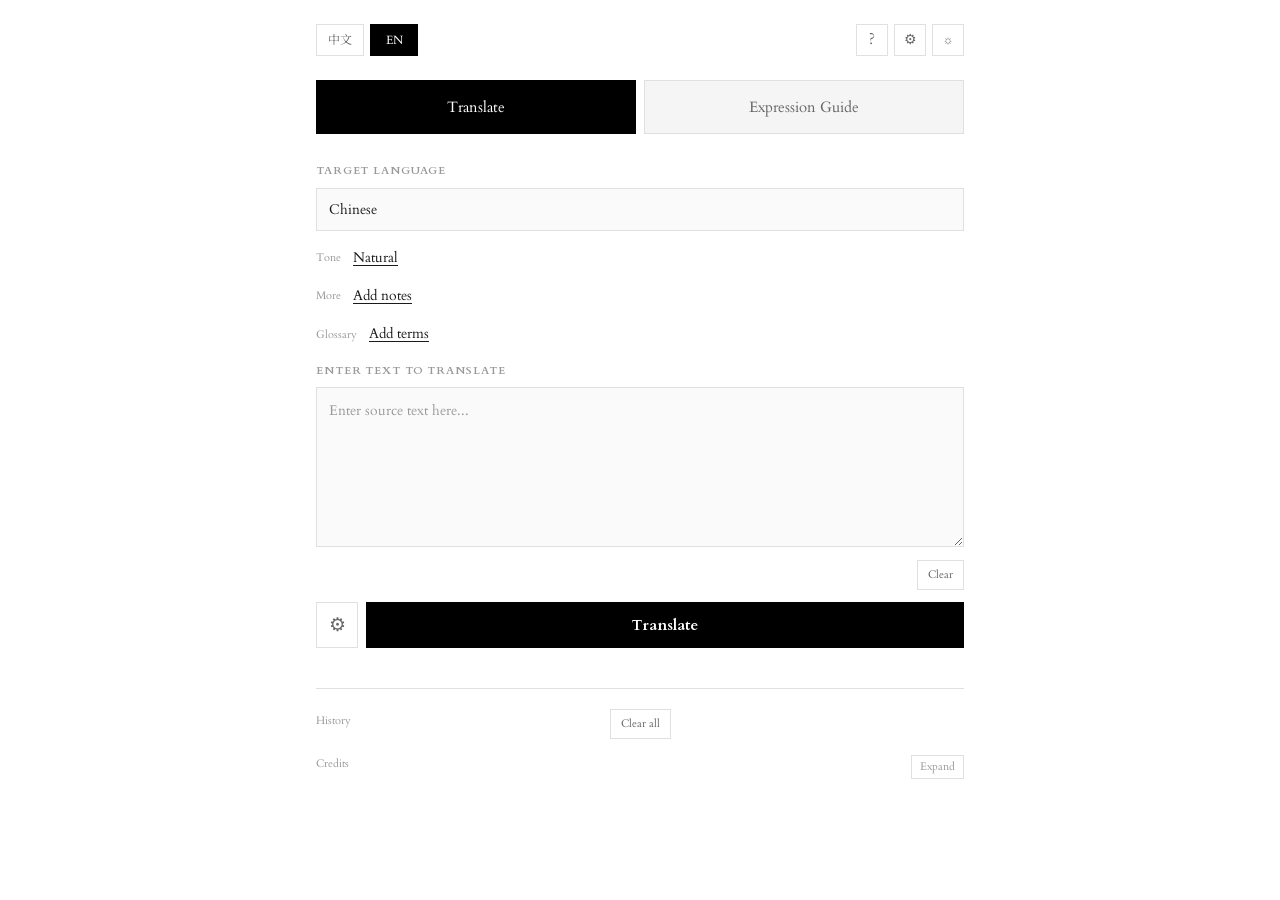
==== commit 9a45735d: "Add files via upload" ====
--- a/translator.html
+++ b/translator.html
@@ -7,16 +7,18 @@
   <link rel="stylesheet" href="style.css">
   <link href="https://fonts.googleapis.com/css2?family=Cardo:ital,wght@0,400;0,700;1,400&family=Source+Serif+4:ital,opsz,wght@0,8..60,400;0,8..60,700;1,8..60,400&family=Noto+Serif+HK:wght@400;700&family=Noto+Serif+SC:wght@400;700&display=swap" rel="stylesheet">
   <link rel="manifest" href="manifest.json">
-  <link rel="icon" type="image/png" href="../Totsbi192.png">
+  <link rel="icon" type="image/png" href="../my_site/Totsbi192.png">
 </head>
 <body>
 
-  <!-- Modal (Alert only) -->
+  <!-- Modal -->
   <div id="modal-overlay" class="modal">
     <div class="modal-box">
       <p id="modal-message">Message</p>
       <div class="modal-btns">
+        <button id="modal-no" hidden>No</button>
         <button id="modal-ok">OK</button>
+        <button id="modal-yes" hidden>Yes</button>
       </div>
     </div>
   </div>
@@ -27,8 +29,25 @@
       <button id="btn-en">EN</button>
     </div>
     <div class="top-right">
+      <button class="tutorial-btn" id="btn-tutorial" title="How to use">?</button>
       <button class="settings-btn" id="btn-settings" title="Settings">&#9881;</button>
       <button class="theme-btn" id="btn-theme" title="Toggle dark mode">&#9788;</button>
+    </div>
+  </div>
+
+  <div id="tutorial-overlay" class="modal">
+    <div class="modal-box tutorial-box">
+      <div class="settings-header"><span id="tutorial-title">How to Use</span><button class="settings-close" id="tutorial-close">&times;</button></div>
+      <div id="tutorial-content" class="tutorial-content"></div>
+      <div class="modal-btns"><button id="tutorial-ok">OK</button></div>
+    </div>
+  </div>
+
+  <div id="personal-credit-overlay" class="modal">
+    <div class="modal-box tutorial-box">
+      <div class="settings-header"><span id="personal-credit-title">Personal credit</span><button class="settings-close" id="personal-credit-close">&times;</button></div>
+      <div class="tutorial-content">testing...</div>
+      <div class="modal-btns"><button id="personal-credit-ok">OK</button></div>
     </div>
   </div>
 
@@ -39,15 +58,28 @@
       <button class="settings-close" id="settings-close">&times;</button>
     </div>
     <div class="settings-row">
-      <span class="sublabel" id="label-api-key">Moonshot API Key</span>
+      <span class="sublabel" id="label-moonshot-key">Moonshot API Key</span>
       <div class="key-input-wrap">
-        <input type="password" id="api-key-input" class="input-text" placeholder="sk-..."
-               inputmode="text" autocomplete="off" autocorrect="off" autocapitalize="off" spellcheck="false">
-        <button class="btn-secondary" id="btn-toggle-key">Show</button>
+        <input type="password" id="moonshot-key-input" class="input-text" placeholder="sk-..." inputmode="text" autocomplete="off" autocorrect="off" autocapitalize="off" spellcheck="false">
+        <button class="btn-secondary key-toggle" data-key-provider="moonshot">Show</button>
       </div>
     </div>
     <div class="settings-row">
-      <span class="sublabel" id="label-model">Model</span>
+      <span class="sublabel" id="label-openai-key">OpenAI API Key</span>
+      <div class="key-input-wrap">
+        <input type="password" id="openai-key-input" class="input-text" placeholder="sk-..." inputmode="text" autocomplete="off" autocorrect="off" autocapitalize="off" spellcheck="false">
+        <button class="btn-secondary key-toggle" data-key-provider="openai">Show</button>
+      </div>
+    </div>
+    <div class="settings-row">
+      <span class="sublabel" id="label-anthropic-key">Anthropic API Key</span>
+      <div class="key-input-wrap">
+        <input type="password" id="anthropic-key-input" class="input-text" placeholder="sk-ant-..." inputmode="text" autocomplete="off" autocorrect="off" autocapitalize="off" spellcheck="false">
+        <button class="btn-secondary key-toggle" data-key-provider="anthropic">Show</button>
+      </div>
+    </div>
+    <div class="settings-row">
+      <span class="sublabel" id="label-model">Moonshot model</span>
       <input type="text" id="model-input" class="input-text" placeholder="e.g. kimi-k2.6"
              inputmode="text" autocomplete="off" autocorrect="off" autocapitalize="off" spellcheck="false">
     </div>
@@ -112,10 +144,7 @@
       </div>
       <div class="label" id="label-tone-instructions">Instructions (Editable)</div>
       <textarea id="tone-prompt" class="box-small" placeholder=""></textarea>
-      <div class="input-actions">
-        <a class="x-vibe-btn" id="btn-x-vibe" href="javascript:void(0)"></a>
-        <button class="btn-secondary" id="btn-reset">Reset</button>
-      </div>
+      <div class="prompt-tools"><select id="tone-prompt-list" class="prompt-list"></select><button class="btn-secondary" id="btn-tone-save">+</button><a class="x-vibe-btn" id="btn-x-vibe" href="javascript:void(0)"></a><button class="btn-secondary" id="btn-reset">Reset</button></div>
       <a class="tone-collapse-link" id="tone-collapse-link" href="javascript:void(0)">Collapse</a>
     </div>
 
@@ -127,9 +156,7 @@
     <div class="more-expanded" id="more-expanded" style="display: none;">
       <div class="label" id="label-more">More</div>
       <textarea id="more-input" class="box-small" placeholder=""></textarea>
-      <div class="input-actions">
-        <button class="btn-secondary" id="btn-more-clear">Clear</button>
-      </div>
+      <div class="prompt-tools"><select id="more-prompt-list" class="prompt-list"></select><button class="btn-secondary" id="btn-more-save">+</button><button class="btn-secondary" id="btn-more-clear">Clear</button></div>
       <a class="more-collapse-link" id="more-collapse-link" href="javascript:void(0)">Collapse</a>
     </div>
 
@@ -158,12 +185,13 @@
       <button class="btn-secondary" id="btn-clear">Clear</button>
     </div>
 
-    <button class="btn" id="btn-translate">Translate</button>
+    <div class="primary-actions"><button class="request-settings-btn" data-options-mode="translate" title="Request options" aria-label="Request options">&#9881;</button><button class="btn" id="btn-translate">Translate</button></div>
   </div>
 
   <div id="sec-grammar" class="section">
     <div class="label" id="label-grammar-prompt">Expression goal</div>
     <textarea id="grammar-prompt" class="box-small" placeholder=""></textarea>
+    <div class="prompt-tools"><select id="grammar-prompt-list" class="prompt-list"></select><button class="btn-secondary" id="btn-grammar-save">+</button></div>
     <div class="grammar-actions">
       <button class="btn-secondary btn-grammar-only" id="btn-grammar-only">Check grammar only</button>
       <button class="btn-secondary" id="btn-grammar-reset">Reset</button>
@@ -175,7 +203,7 @@
       <button class="btn-secondary" id="btn-grammar-clear">Clear</button>
     </div>
 
-    <button class="btn" id="btn-check">Guide</button>
+    <div class="primary-actions"><button class="request-settings-btn" data-options-mode="grammar" title="Request options" aria-label="Request options">&#9881;</button><button class="btn" id="btn-check">Guide</button></div>
   </div>
 
   <div id="loading" class="loading">
@@ -185,44 +213,23 @@
     <div class="loading-text" id="loading-text"></div>
   </div>
 
+  <div id="request-options" class="request-options" hidden>
+    <div class="options-heading"><strong id="options-title">Request options</strong><button class="settings-close" id="options-close">&times;</button></div>
+    <div class="options-count-row"><span id="options-count-label">Requests</span><div class="options-count-controls"><div class="segmented" id="request-count-segment"><button type="button" data-count="1">1</button><button type="button" data-count="2">2</button></div><button class="options-help" id="options-help" type="button" aria-label="Request options help">?</button></div></div>
+    <div id="request-blocks"></div>
+    <button class="btn" id="options-ok">OK</button>
+  </div>
+
   <div id="result-box" class="result-box">
-    <div class="result-header">
-      <span class="result-title">Result</span>
-      <div class="result-actions">
-        <button class="copy-btn" id="btn-retry">Retry</button>
-        <button class="copy-btn" id="btn-copy">Copy</button>
-      </div>
-    </div>
-    <div class="retry-feedback" id="retry-feedback" style="display: none;">
-      <textarea id="retry-input" class="retry-input" placeholder=""></textarea>
-      <div class="retry-actions">
-        <button class="btn" id="btn-retry-submit">Regenerate</button>
-        <button class="btn-secondary" id="btn-retry-plain">Retry</button>
-        <button class="btn-secondary" id="btn-retry-cancel">Cancel</button>
-      </div>
-    </div>
+    <div class="result-header"><span class="result-title" id="result-title">Result</span></div>
     <div id="result-body" class="result-body"></div>
-    <div class="history-nav" id="history-nav">
-      <button class="history-btn" id="btn-history-prev">&lt;</button>
-      <span class="history-page" id="history-page">1/1</span>
-      <button class="history-btn" id="btn-history-next">&gt;</button>
-    </div>
   </div>
 
   <div class="footer-section">
-    <div class="accordion-item">
-      <div class="accordion-header" id="usage-header">
-        <span class="sublabel" id="footer-usage-label">How to Use</span>
-        <span class="accordion-toggle">Expand</span>
-      </div>
-      <div class="accordion-content" id="footer-usage-text"></div>
-    </div>
-    <div class="accordion-item">
-      <div class="accordion-header" id="troubleshoot-header">
-        <span class="sublabel" id="footer-troubleshoot-label">Troubleshoot</span>
-        <span class="accordion-toggle">Expand</span>
-      </div>
-      <div class="accordion-content" id="footer-troubleshoot-text"></div>
+    <div class="history-controls">
+      <div class="history-header"><span class="sublabel" id="history-title">History</span><div id="history-undo" class="history-undo" hidden><span id="undo-message" hidden>Undo</span><button class="history-undo-btn" id="btn-undo" type="button" title="Undo" aria-label="Undo">↩</button></div><div class="history-tools"><select id="history-version" class="history-version" hidden></select><button class="btn-secondary" id="btn-history-clear">Clear all</button></div></div>
+      <div id="history-nav" class="history-nav"><button class="history-btn" id="btn-history-prev">&lt;</button><span class="history-page" id="history-page">1/1</span><button class="history-btn" id="btn-history-next">&gt;</button></div>
+      <div id="history-list" class="history-list"></div>
     </div>
     <div class="accordion-item">
       <div class="accordion-header" id="credits-header">
@@ -246,22 +253,62 @@
   $("tab-grammar").addEventListener("click", function() { I18n.setMode("grammar"); });
   $("btn-translate").addEventListener("click", I18n.sendTranslate);
   $("btn-check").addEventListener("click", I18n.sendGrammar);
-  $("btn-copy").addEventListener("click", I18n.copyResult);
-  $("btn-retry").addEventListener("click", I18n.retry);
   $("btn-theme").addEventListener("click", I18n.toggleTheme);
-  $("btn-retry-submit").addEventListener("click", I18n.submitRetry);
-  $("btn-retry-plain").addEventListener("click", I18n.plainRetry);
-  $("btn-retry-cancel").addEventListener("click", I18n.cancelRetry);
+  $("btn-tutorial").addEventListener("click", I18n.showTutorial);
+  $("tutorial-close").addEventListener("click", I18n.hideTutorial);
+  $("tutorial-ok").addEventListener("click", I18n.hideTutorial);
+  $("personal-credit-close").addEventListener("click", I18n.hidePersonalCredit);
+  $("personal-credit-ok").addEventListener("click", I18n.hidePersonalCredit);
+  $("btn-history-clear").addEventListener("click", I18n.clearHistory);
+  $("btn-history-prev").addEventListener("click", I18n.historyPrev);
+  $("btn-history-next").addEventListener("click", I18n.historyNext);
+  $("btn-undo").addEventListener("click", I18n.undoHistory);
+  document.querySelectorAll("[data-options-mode]").forEach(function(button) {
+    button.addEventListener("click", function() { I18n.toggleRequestOptions(this.getAttribute("data-options-mode"), this); });
+  });
+  $("options-close").addEventListener("click", I18n.closeRequestOptions);
+  $("options-ok").addEventListener("click", I18n.saveRequestOptions);
+  $("btn-tone-save").addEventListener("click", function() { I18n.saveCustomPrompt("tone"); });
+  $("btn-more-save").addEventListener("click", function() { I18n.saveCustomPrompt("more"); });
+  $("btn-grammar-save").addEventListener("click", function() { I18n.saveCustomPrompt("grammar"); });
+  ["tone", "more", "grammar"].forEach(function(kind) {
+    $(kind + "-prompt-list").addEventListener("change", function() { I18n.applyCustomPrompt(kind, this.value); });
+  });
+  $("result-box").addEventListener("click", function(event) { I18n.handleResultAction(event); });
+  $("result-box").addEventListener("input", function(event) {
+    if (event.target.classList.contains('guide-input')) {
+      var send = event.target.parentElement.querySelector('[data-action="guide-send"]');
+      if (send) send.disabled = !event.target.value.trim();
+    }
+  });
+  $("history-version").addEventListener("change", function(event) { I18n.handleResultAction(event); });
+  $("history-list").addEventListener("click", function(event) { I18n.handleHistoryAction(event); });
+  $("footer-credits-text").addEventListener("click", function(event) {
+    if (event.target.closest('[data-personal-credit]')) {
+      event.preventDefault();
+      $("personal-credit-overlay").classList.add('show');
+    }
+  });
 
   // Settings panel
   $("btn-settings").addEventListener("click", function() { I18n.toggleSettings(); });
   $("settings-close").addEventListener("click", function() { I18n.toggleSettings(); });
   $("btn-save-key").addEventListener("click", I18n.saveApiKey);
   $("btn-clear-key").addEventListener("click", I18n.clearApiKey);
-  $("btn-toggle-key").addEventListener("click", I18n.toggleKeyVisibility);
+  document.querySelectorAll('.key-toggle').forEach(function(button) {
+    button.addEventListener('click', function() { I18n.toggleKeyVisibility(this.getAttribute('data-key-provider')); });
+  });
+  $("options-help").addEventListener("click", I18n.showRequestOptionsHelp);
+  document.querySelectorAll('#request-count-segment button').forEach(function(button) {
+    button.addEventListener('click', function() { I18n.setRequestCount(Number(this.getAttribute('data-count'))); });
+  });
+  $("request-blocks").addEventListener('change', I18n.handleRequestOptionChange);
+  $("request-blocks").addEventListener('click', I18n.handleRequestOptionChange);
 
   // Modal
   $("modal-ok").addEventListener("click", I18n.hideModal);
+  $("modal-no").addEventListener("click", I18n.resolveModalNo);
+  $("modal-yes").addEventListener("click", I18n.resolveModalYes);
 
   // Tone expand/collapse
   $("tone-toggle-link").addEventListener("click", function(e) {
@@ -305,10 +352,6 @@
     }
   });
   $("btn-clear-terms").addEventListener("click", I18n.clearTerms);
-
-  // History nav
-  $("btn-history-prev").addEventListener("click", I18n.historyPrev);
-  $("btn-history-next").addEventListener("click", I18n.historyNext);
 
   // Tone slider
   document.querySelectorAll(".tone-item").forEach(function(el) {
@@ -393,6 +436,12 @@
       }
     }
   });
+
+  if ('serviceWorker' in navigator) {
+    window.addEventListener('load', function() {
+      navigator.serviceWorker.register('sw.js').catch(function() {});
+    });
+  }
 
   if (window.matchMedia) {
     var mq = window.matchMedia('(prefers-color-scheme: dark)');
--- a/style.css
+++ b/style.css
@@ -39,6 +39,22 @@
   --error: #ef4444;
 }
 * { margin: 0; padding: 0; box-sizing: border-box; }
+
+/* Keep native controls consistent across desktop and mobile browsers. */
+button,
+input,
+select,
+textarea {
+  box-sizing: border-box;
+  font: inherit;
+}
+
+button {
+  appearance: none;
+  -webkit-appearance: none;
+  line-height: 1.2;
+  border-radius: 0;
+}
 body {
   font-family: "Cardo", "Source Serif 4", 
              "Noto Serif HK", "Noto Serif SC", 
@@ -61,6 +77,55 @@
   display: flex;
   gap: 6px;
   align-items: center;
+}
+.install-btn {
+  width: 32px;
+  height: 32px;
+  padding: 0;
+  border: 1px solid var(--border);
+  background: transparent;
+  color: var(--text-secondary);
+  font-size: 18px;
+  line-height: 1;
+  cursor: pointer;
+  font-family: inherit;
+}
+.install-btn:hover {
+  border-color: var(--text-muted);
+  color: var(--text);
+}
+.install-panel {
+  margin: -8px 0 24px;
+  padding: 14px;
+  border: 1px solid var(--border);
+  background: var(--bg-card);
+}
+.install-panel[hidden] {
+  display: none;
+}
+.install-title {
+  margin-bottom: 10px;
+  color: var(--text);
+  font-size: 14px;
+  font-weight: 600;
+}
+.install-actions {
+  display: flex;
+  gap: 8px;
+  flex-wrap: wrap;
+}
+.install-actions .btn,
+.install-actions .btn-secondary {
+  width: auto;
+  padding: 8px 14px;
+  text-decoration: none;
+  font-family: inherit;
+  font-size: 13px;
+}
+.install-hint {
+  margin: 10px 0 0;
+  color: var(--text-muted);
+  font-size: 12px;
 }
 .lang-bar {
   display: flex;
@@ -259,6 +324,7 @@
   font-size: 15px;
   color: var(--text);
   line-height: 1.5;
+  white-space: pre-line;
 }
 .modal-btns {
   display: flex;
@@ -274,6 +340,7 @@
   font-weight: 600;
   transition: opacity 0.15s;
   font-family: inherit;
+  line-height: 1.2;
 }
 .modal-btns button:hover {
   opacity: 0.85;
@@ -388,6 +455,7 @@
 .box-large { min-height: 160px; margin-bottom: 4px; }
 .btn {
   width: 100%;
+  min-height: 42px;
   padding: 14px;
   background: var(--accent);
   color: var(--accent-text);
@@ -397,6 +465,7 @@
   cursor: pointer;
   transition: opacity 0.15s;
   font-family: inherit;
+  line-height: 1.2;
 }
 .btn:hover { opacity: 0.85; }
 .btn:active { transform: scale(0.998); }
@@ -405,10 +474,16 @@
   color: var(--text-secondary);
   border: 1px solid var(--border);
   padding: 4px 10px;
+  min-height: 30px;
+  display: inline-flex;
+  align-items: center;
+  justify-content: center;
   font-size: 11px;
   cursor: pointer;
   transition: all 0.15s;
   font-family: inherit;
+  line-height: 1.2;
+  white-space: nowrap;
 }
 .btn-secondary:hover {
   border-color: var(--text-muted);
@@ -480,7 +555,10 @@
   filter: invert(1);
 }
 .loading-text {
-  display: none;
+  display: block;
+  color: var(--text-secondary);
+  font-size: 13px;
+  min-height: 22px;
 }
 .result-box {
   display: none;
@@ -490,6 +568,8 @@
   padding: 16px;
 }
 .result-box.show { display: block; }
+.result-box.guide-mode { background: transparent; border: 0; padding: 0; }
+.result-box.guide-mode > .result-header { display: none; }
 .result-header {
   display: flex;
   justify-content: space-between;
@@ -950,4 +1030,176 @@
 [data-theme="dark"] .modal-box {
   background: var(--bg);
   border-color: var(--border);
-}+}
+
+.tutorial-btn,
+.request-settings-btn {
+  display: inline-flex;
+  align-items: center;
+  justify-content: center;
+  flex: 0 0 auto;
+  min-height: 42px;
+  padding: 0;
+  border: 1px solid var(--border);
+  background: transparent;
+  color: var(--text-secondary);
+  font: inherit;
+  cursor: pointer;
+  transition: color 0.15s, border-color 0.15s, background 0.15s;
+}
+.tutorial-btn { width: 32px; min-height: 32px; font-size: 16px; }
+.request-settings-btn { width: 42px; font-size: 19px; }
+.tutorial-btn:hover,
+.request-settings-btn:hover,
+.tutorial-btn:focus-visible,
+.request-settings-btn:focus-visible {
+  color: var(--text);
+  border-color: var(--text-muted);
+  background: var(--bg-card);
+}
+.primary-actions {
+  display: grid;
+  grid-template-columns: 42px minmax(0, 1fr);
+  gap: 8px;
+  align-items: stretch;
+  margin-top: 8px;
+}
+.primary-actions .btn {
+  width: 100%;
+  min-width: 0;
+}
+.prompt-tools .btn-secondary,
+.grammar-actions .btn-secondary,
+.term-actions .btn-secondary,
+.input-actions .btn-secondary,
+.history-tools .btn-secondary,
+.options-heading .settings-close,
+.request-options .btn,
+.history-undo-btn {
+  display: inline-flex;
+  align-items: center;
+  justify-content: center;
+  visibility: visible;
+  opacity: 1;
+}
+.prompt-tools .btn-secondary,
+.grammar-actions .btn-secondary,
+.term-actions .btn-secondary,
+.input-actions .btn-secondary,
+.history-tools .btn-secondary {
+  min-height: 30px;
+  white-space: nowrap;
+}
+.tone-expanded,
+.more-expanded,
+.term-expanded {
+  border: 1px solid var(--border);
+  background: transparent;
+  padding: 14px;
+}
+.prompt-tools { display: flex; align-items: center; gap: 8px; margin: 4px 0 10px; }
+.prompt-list,
+.model-choice,
+.request-options select,
+.history-version {
+  min-height: 34px;
+  padding: 6px 8px;
+  border: 1px solid var(--border);
+  background: var(--bg-input);
+  color: var(--text);
+  font: inherit;
+  font-size: 12px;
+}
+.prompt-list { flex: 1; min-width: 0; }
+.request-options {
+  position: fixed;
+  z-index: 900;
+  top: 12vh;
+  left: 50%;
+  transform: translateX(-50%);
+  width: min(360px, calc(100vw - 24px));
+  max-height: min(520px, calc(100vh - 24px));
+  overflow-y: auto;
+  padding: 16px;
+  border: 1px solid var(--border);
+  background: var(--bg);
+  box-shadow: 0 8px 32px rgba(0,0,0,.2);
+}
+.request-options[hidden] { display: none; }
+.options-heading { display: flex; justify-content: space-between; align-items: center; margin-bottom: 12px; }
+.request-options > label,
+.request-model-row label { display: flex; flex-direction: column; gap: 5px; margin: 10px 0; color: var(--text-secondary); font-size: 12px; }
+.request-options select { width: 100%; }
+.request-model-row { display: grid; grid-template-columns: 1fr 1fr; gap: 10px; }
+.request-model-row label[hidden] { display: none; }
+.request-options .option-check { flex-direction: row; align-items: center; }
+.request-options .option-check input { accent-color: var(--text); }
+.request-options .btn { margin-top: 8px; padding: 10px; }
+.history-header { display: grid; grid-template-columns: minmax(0, 1fr) auto minmax(0, 1fr); align-items: center; gap: 8px; }
+.history-tools { display: flex; align-items: center; justify-self: end; gap: 8px; }
+.history-version { min-width: 58px; }
+.history-controls { margin-top: 0; border: 0; padding-top: 0; }
+.history-list { display: flex; flex-direction: column; gap: 5px; margin-top: 8px; }
+.history-row { display: flex; gap: 6px; align-items: stretch; }
+.history-select { flex: 1; min-width: 0; overflow: hidden; text-align: left; text-overflow: ellipsis; white-space: nowrap; border: 1px solid var(--border); background: transparent; color: var(--text-secondary); padding: 6px 8px; font: inherit; font-size: 12px; cursor: pointer; }
+.history-row.active .history-select { border-color: var(--text-muted); color: var(--text); }
+.history-delete { width: 32px; border: 0; background: transparent; color: var(--text-secondary); font: inherit; cursor: pointer; }
+.history-delete:hover,
+.history-delete:focus,
+.history-delete:focus-visible { border: 0; }
+.history-undo { display: flex; align-items: center; justify-content: center; gap: 0; margin: 0; padding: 0; color: var(--text-secondary); }
+.history-undo[hidden] { display: none; }
+.history-undo-btn { display: grid; place-items: center; width: 32px; height: 32px; padding: 0; border: 0; background: transparent; color: var(--text-secondary); font: inherit; font-size: 20px; line-height: 1; cursor: pointer; }
+.history-undo-btn:hover,
+.history-undo-btn:focus { border: 0; color: var(--text); }
+.history-undo-btn:focus-visible { outline: 2px solid var(--text-muted); outline-offset: 2px; }
+.result-card { border: 1px solid var(--result-border); background: var(--bg); padding: 12px; margin-bottom: 12px; }
+.result-card:last-child { margin-bottom: 0; }
+.card-header { display: flex; justify-content: space-between; align-items: center; gap: 8px; border-bottom: 1px solid var(--result-border); padding-bottom: 8px; margin-bottom: 8px; font-size: 12px; }
+.card-actions { display: flex; gap: 6px; }
+.card-result { min-height: 24px; }
+.card-feedback { margin: 8px 0; }
+.card-error { color: var(--error); font-size: 12px; }
+.tutorial-box { max-width: 560px; width: calc(100vw - 32px); max-height: 80vh; overflow-y: auto; text-align: left; }
+.tutorial-box .modal-btns { margin-top: 18px; }
+.tutorial-content { color: var(--text-secondary); font-size: 14px; line-height: 1.8; }
+.tutorial-content strong { color: var(--text); }
+.guide-request + .guide-request { margin-top: 24px; padding-top: 24px; border-top: 1px solid var(--border); }
+.guide-frame { position: relative; border: 1px solid var(--text); background: transparent; padding: 0 10px 10px; margin-bottom: 12px; }
+.guide-frame-header { display: flex; justify-content: space-between; align-items: flex-start; gap: 8px; margin: 0 -10px 4px; }
+.guide-label { display: inline-flex; align-items: center; min-height: 24px; padding: 2px 8px; border: 1px solid var(--text); border-top: 0; color: var(--text); font-size: 11px; line-height: 1.2; }
+.guide-external-actions { display: flex; gap: 8px; padding: 4px 0 0 8px; }
+.guide-turn { white-space: pre-wrap; line-height: 1.6; padding: 4px 0; }
+.guide-assistant { color: var(--text); }
+.guide-user-box { margin: -4px 0 12px; padding: 10px; border: 1px solid var(--border); background: var(--bg-card); color: var(--text-secondary); white-space: pre-wrap; line-height: 1.6; }
+.guide-continue-button { display: block; margin: 8px 0 0 auto; padding: 7px 16px; border: 0; background: var(--accent); color: var(--accent-text); font: inherit; font-size: 12px; cursor: pointer; }
+.guide-continue-button:disabled { opacity: .45; cursor: not-allowed; }
+.guide-continue { margin: 8px -10px -10px; padding: 8px 10px; background: var(--bg-card); border-top: 1px solid var(--border); }
+.guide-input { width: 100%; min-height: 60px; margin-bottom: 8px; background: var(--bg); }
+.guide-send { display: block; margin-left: auto; padding: 7px 16px; border: 0; background: var(--accent); color: var(--accent-text); font: inherit; font-size: 12px; cursor: pointer; }
+.guide-send:disabled { opacity: .45; cursor: not-allowed; }
+@media (max-width: 440px) {
+  body { padding: 16px 12px; }
+  .request-model-row { grid-template-columns: 1fr; gap: 0; }
+  .card-header { align-items: flex-start; flex-direction: column; }
+  .history-tools { gap: 4px; }
+  .history-tools .btn-secondary { padding: 4px 7px; }
+}
+.options-count-row { display: flex; justify-content: space-between; align-items: center; gap: 12px; color: var(--text-secondary); font-size: 12px; margin-bottom: 12px; }
+.options-count-controls { display: flex; align-items: center; gap: 8px; }
+.options-help { width: 24px; height: 24px; border: 0; background: transparent; color: var(--text-muted); cursor: pointer; font: inherit; font-size: 14px; line-height: 1; }
+.options-help:hover,
+.options-help:focus-visible { color: var(--text); }
+.segmented { display: inline-flex; border: 1px solid var(--border); }
+.segmented button { border: 0; border-right: 1px solid var(--border); background: transparent; color: var(--text-secondary); padding: 6px 10px; min-width: 42px; cursor: pointer; font: inherit; font-size: 12px; line-height: 1.2; }
+.segmented button:last-child { border-right: 0; }
+.segmented button.active { background: var(--text); color: var(--bg); }
+.segmented.disabled { opacity: .45; pointer-events: none; }
+.request-block { border-top: 1px solid var(--border); padding: 10px 0 4px; }
+.request-block-title { color: var(--text); font-size: 12px; font-weight: 600; margin-bottom: 6px; }
+.request-block label { display: flex; flex-direction: column; gap: 5px; margin: 8px 0; color: var(--text-secondary); font-size: 12px; }
+.request-block .option-label { color: var(--text-secondary); font-size: 12px; margin-top: 8px; }
+.request-block .option-check { flex-direction: row; align-items: center; gap: 7px; }
+.request-block .option-check input { accent-color: var(--text); }
+.request-block .model-choice { width: 100%; }
+.request-options { max-height: min(520px, calc(100vh - 24px)); overflow-y: auto; }
